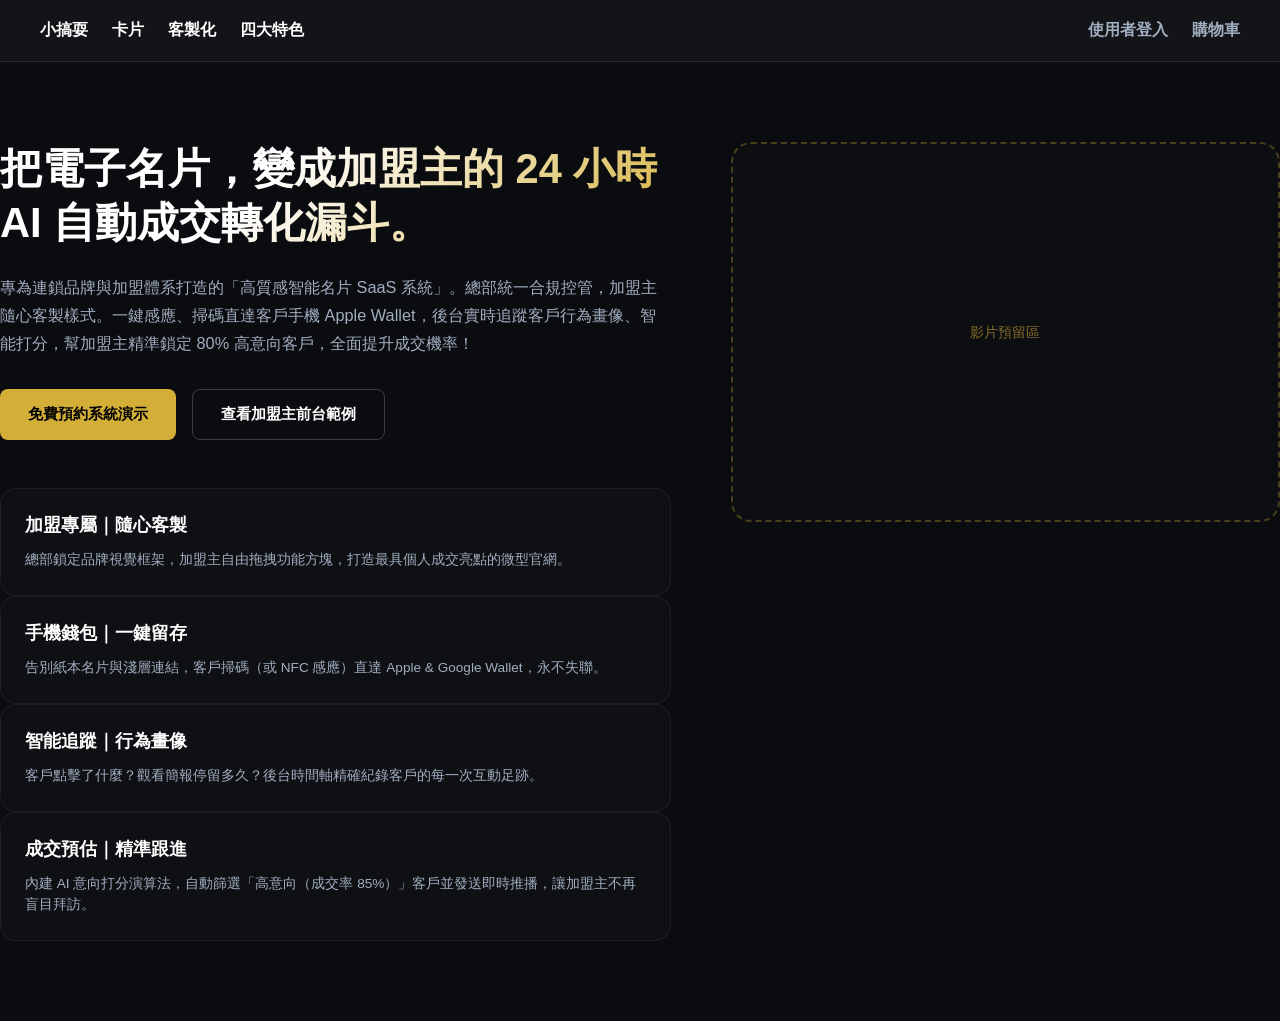
==== index.html @ ebc63b75 "Rename business-card-index.html to index.html" ====
<!DOCTYPE html>
<html lang="zh-TW">
    <head>
        <meta name="viewport" content="width=device-width, initial-scale=1.0"/>
        <meta charset="utf-8"/>
        <title>business-card</title>
        <link rel="stylesheet" href="business-card.css">
    </head>
    <body>
        <header class="title">
            <nav class="title1">
                <div>小搞耍</div>
                <div>卡片</div>
                <div>客製化</div>
                <div>四大特色</div>
            </nav>
            <div class="title2">
                <div>使用者登入</div>
                <div>購物車</div>
            </div>
        </header>
        <main>
            <section class="hero-section">
                <div class="hero-section1">
                    <h1 class="hero-title">把電子名片，變成加盟主的 24 小時 AI 自動成交轉化漏斗。</h1>
                    <p class="hero-subtitle">專為連鎖品牌與加盟體系打造的「高質感智能名片 SaaS 系統」。總部統一合規控管，加盟主隨心客製樣式。一鍵感應、掃碼直達客戶手機 Apple Wallet，後台實時追蹤客戶行為畫像、智能打分，幫加盟主精準鎖定 80% 高意向客戶，全面提升成交機率！</p>
                    <div class="cta-group">
                        <button class="btn btn-primary">免費預約系統演示</button>
                        <button class="btn btn-secondary">查看加盟主前台範例</button>
                    </div>
                <div class="left-features-list">
                    <div class="feature-item">
                    <h3>加盟專屬｜隨心客製</h3>
                    <p>總部鎖定品牌視覺框架，加盟主自由拖拽功能方塊，打造最具個人成交亮點的微型官網。</p>
                </div>
                <div class="feature-item">
                    <h3>手機錢包｜一鍵留存</h3>
                    <p>告別紙本名片與淺層連結，客戶掃碼（或 NFC 感應）直達 Apple & Google Wallet，永不失聯。</p>
                </div>
                <div class="feature-item">
                    <h3>智能追蹤｜行為畫像</h3>
                    <p>客戶點擊了什麼？觀看簡報停留多久？後台時間軸精確紀錄客戶的每一次互動足跡。</p>
                </div>
                <div class="feature-item">
                    <h3>成交預估｜精準跟進</h3>
                    <p>內建 AI 意向打分演算法，自動篩選「高意向（成交率 85%）」客戶並發送即時推播，讓加盟主不再盲目拜訪。</p>
                        </div>
                </div>
                </div>
                <div class="hero-section2">
                    影片預留區
                </div>
            </section>
        </main>
    </body>
</html>
---- business-card.css ----
* {
    box-sizing: border-box;
    margin: 0;
    padding: 0;
    font-family: sans-serif;
}
body {
            background-color: #0b0c10;
            color: #ffffff;
            padding: 0;
}
.title {
            display: flex;
            justify-content: space-between;
            align-items: center;
            background: rgba(255, 255, 255, 0.03);
            border-bottom: 1px solid rgba(255, 255, 255, 0.08);
            padding: 20px 40px;
}
.title1, .title2 {
    display: flex;
    gap: 24px;
    font-weight: bold;
    cursor: pointer;
}
.title2 {
    color: #a0aec0;
}
.main{
    width: 1400px;
    margin: 0 auto;
    padding: 0 40px;
}
.hero-section{
    display: flex;
    margin: 80px auto;
    justify-content: space-between;
    align-items: flex-start;
    gap: 60px;
}
.hero-section1{
    flex: 55%;
    text-align: left;
}
.hero-title{
    font-size: 2.6rem;
    font-weight: 800;
    line-height: 1.3;
    margin-bottom: 24px;
    background: linear-gradient(135deg, #ffffff 40%, #d4af37 100%);
    background-clip: text; 
    -webkit-background-clip: text;
    -webkit-text-fill-color: transparent;
}
.hero-subtitle{
    font-size: 1.02rem;
    color: #a0aec0;
    line-height: 1.7;
    margin-bottom: 32px;
}
.cta-group{
    display: flex;
    justify-content: flex-start;
    gap: 16px;
    margin-bottom: 48px;
}
.btn{
    padding: 14px 28px;
    border-radius: 8px;
    font-weight: bold;
    font-size: 0.95rem;
    cursor: pointer;
     transition: all 0.2s;
}
.btn-primary{
    background-color: #d4af37;
    color: #000000;
    border: none;
}
.btn-primary:hover {
    background-color: #f9e8a2;
}
.btn-secondary {
    background-color: transparent;
    color: #ffffff;
    border: 1px solid rgba(255, 255, 255, 0.2);
}
.btn-secondary:hover {
    background-color: rgba(255, 255, 255, 0.05);
}
.hero-section2{
    width: 45%;
    height: 380px;
     border: 2px dashed rgba(214, 175, 55, 0.3);
     background: rgba(255, 255, 255, 0.01);
     border-radius: 20px;
    display: flex;
    align-items: center;
    justify-content: center;
    color: rgba(214, 175, 55, 0.6);
    font-size: 0.9rem;
}
.features-container {
    margin-bottom: 100px;
    display: grid;
    grid-template-columns: repeat(4, 1fr);
    gap: 20px;
}
.feature-item {
    background: rgba(255, 255, 255, 0.02);
    border: 1px solid rgba(255, 255, 255, 0.06);
    border-radius: 16px;
    padding: 24px;
    transition: all 0.3s ease;
}
.feature-item:hover {
    transform: translateY(-5px);
    background: rgba(255, 255, 255, 0.04);
    border-color: rgba(212, 175, 55, 0.3);
}
.feature-item h3 {
    font-size: 1.1rem;
    font-weight: bold;
    margin-bottom: 12px;
    color: #ffffff;
}
.feature-item p {
    font-size: 0.85rem;
    color: #a0aec0;
    line-height: 1.6;
}
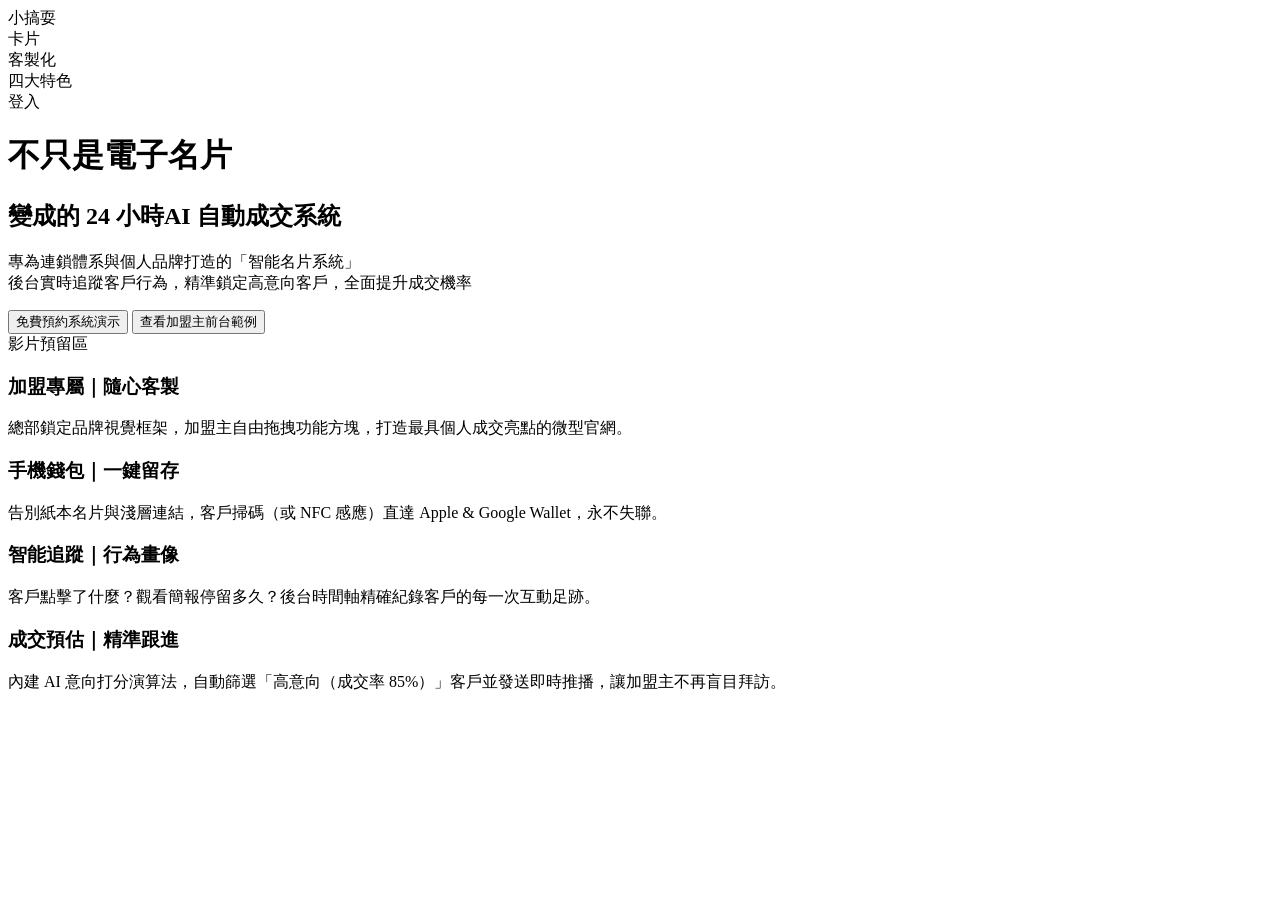
==== commit 50dc58ab: "Update index.html" ====
--- a/index.html
+++ b/index.html
@@ -1,56 +1,59 @@
 <!DOCTYPE html>
 <html lang="zh-TW">
-    <head>
-        <meta name="viewport" content="width=device-width, initial-scale=1.0"/>
-        <meta charset="utf-8"/>
-        <title>business-card</title>
-        <link rel="stylesheet" href="business-card.css">
-    </head>
-    <body>
-        <header class="title">
-            <nav class="title1">
-                <div>小搞耍</div>
-                <div>卡片</div>
-                <div>客製化</div>
-                <div>四大特色</div>
-            </nav>
-            <div class="title2">
-                <div>使用者登入</div>
-                <div>購物車</div>
+
+<head>
+    <meta name="viewport" content="width=device-width, initial-scale=1.0" />
+    <meta charset="utf-8" />
+    <title>business-card</title>
+    <link rel="stylesheet" href="index.css">
+</head>
+
+<body>
+    <header class="title">
+        <nav class="title1">
+            <div>小搞耍</div>
+            <div>卡片</div>
+            <div>客製化</div>
+            <div>四大特色</div>
+        </nav>
+        <div class="title2">
+            <a href="signin.html" style="color: inherit; text-decoration: none;">登入</a>
+        </div>
+    </header>
+    <main>
+        <div class="hero-section">
+            <div class="hero-section1">
+                <h1 class="hero-title">不只是電子名片</h1>
+                <h2>變成的 24 小時AI 自動成交系統</h2>
+                <p class="hero-subtitle">專為連鎖體系與個人品牌打造的「智能名片系統」<br>後台實時追蹤客戶行為，精準鎖定高意向客戶，全面提升成交機率</p>
+                <div class="cta-group">
+                    <button class="btn btn-primary">免費預約系統演示</button>
+                    <button class="btn btn-secondary">查看加盟主前台範例</button>
+                </div>
             </div>
-        </header>
-        <main>
-            <section class="hero-section">
-                <div class="hero-section1">
-                    <h1 class="hero-title">把電子名片，變成加盟主的 24 小時 AI 自動成交轉化漏斗。</h1>
-                    <p class="hero-subtitle">專為連鎖品牌與加盟體系打造的「高質感智能名片 SaaS 系統」。總部統一合規控管，加盟主隨心客製樣式。一鍵感應、掃碼直達客戶手機 Apple Wallet，後台實時追蹤客戶行為畫像、智能打分，幫加盟主精準鎖定 80% 高意向客戶，全面提升成交機率！</p>
-                    <div class="cta-group">
-                        <button class="btn btn-primary">免費預約系統演示</button>
-                        <button class="btn btn-secondary">查看加盟主前台範例</button>
-                    </div>
-                <div class="left-features-list">
-                    <div class="feature-item">
-                    <h3>加盟專屬｜隨心客製</h3>
-                    <p>總部鎖定品牌視覺框架，加盟主自由拖拽功能方塊，打造最具個人成交亮點的微型官網。</p>
-                </div>
-                <div class="feature-item">
-                    <h3>手機錢包｜一鍵留存</h3>
-                    <p>告別紙本名片與淺層連結，客戶掃碼（或 NFC 感應）直達 Apple & Google Wallet，永不失聯。</p>
-                </div>
-                <div class="feature-item">
-                    <h3>智能追蹤｜行為畫像</h3>
-                    <p>客戶點擊了什麼？觀看簡報停留多久？後台時間軸精確紀錄客戶的每一次互動足跡。</p>
-                </div>
-                <div class="feature-item">
-                    <h3>成交預估｜精準跟進</h3>
-                    <p>內建 AI 意向打分演算法，自動篩選「高意向（成交率 85%）」客戶並發送即時推播，讓加盟主不再盲目拜訪。</p>
-                        </div>
-                </div>
-                </div>
-                <div class="hero-section2">
-                    影片預留區
-                </div>
-            </section>
-        </main>
-    </body>
+            <div class="hero-section2">
+                影片預留區
+            </div>
+        </div>
+        <div class="left-features-list">
+            <div class="feature-item">
+                <h3>加盟專屬｜隨心客製</h3>
+                <p>總部鎖定品牌視覺框架，加盟主自由拖拽功能方塊，打造最具個人成交亮點的微型官網。</p>
+            </div>
+            <div class="feature-item">
+                <h3>手機錢包｜一鍵留存</h3>
+                <p>告別紙本名片與淺層連結，客戶掃碼（或 NFC 感應）直達 Apple & Google Wallet，永不失聯。</p>
+            </div>
+            <div class="feature-item">
+                <h3>智能追蹤｜行為畫像</h3>
+                <p>客戶點擊了什麼？觀看簡報停留多久？後台時間軸精確紀錄客戶的每一次互動足跡。</p>
+            </div>
+            <div class="feature-item">
+                <h3>成交預估｜精準跟進</h3>
+                <p>內建 AI 意向打分演算法，自動篩選「高意向（成交率 85%）」客戶並發送即時推播，讓加盟主不再盲目拜訪。</p>
+            </div>
+        </div>
+    </main>
+</body>
+
 </html>
